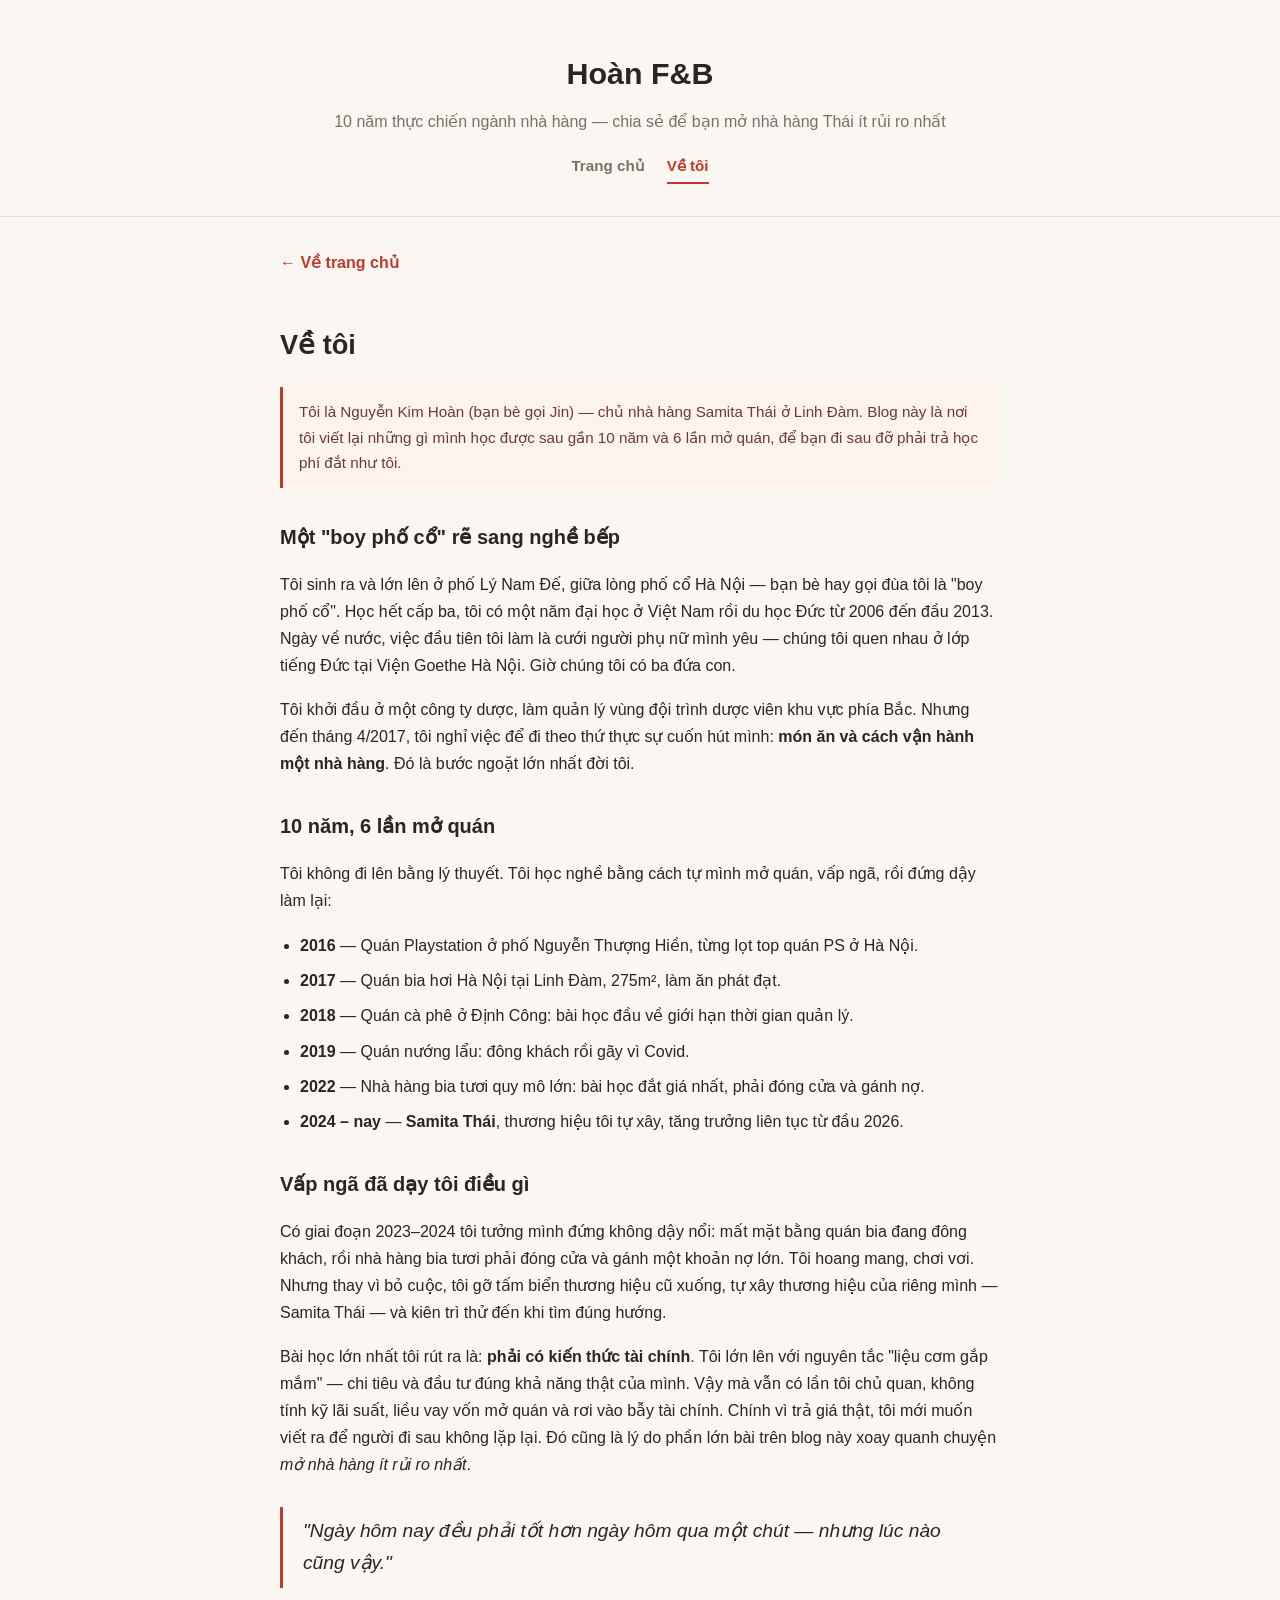
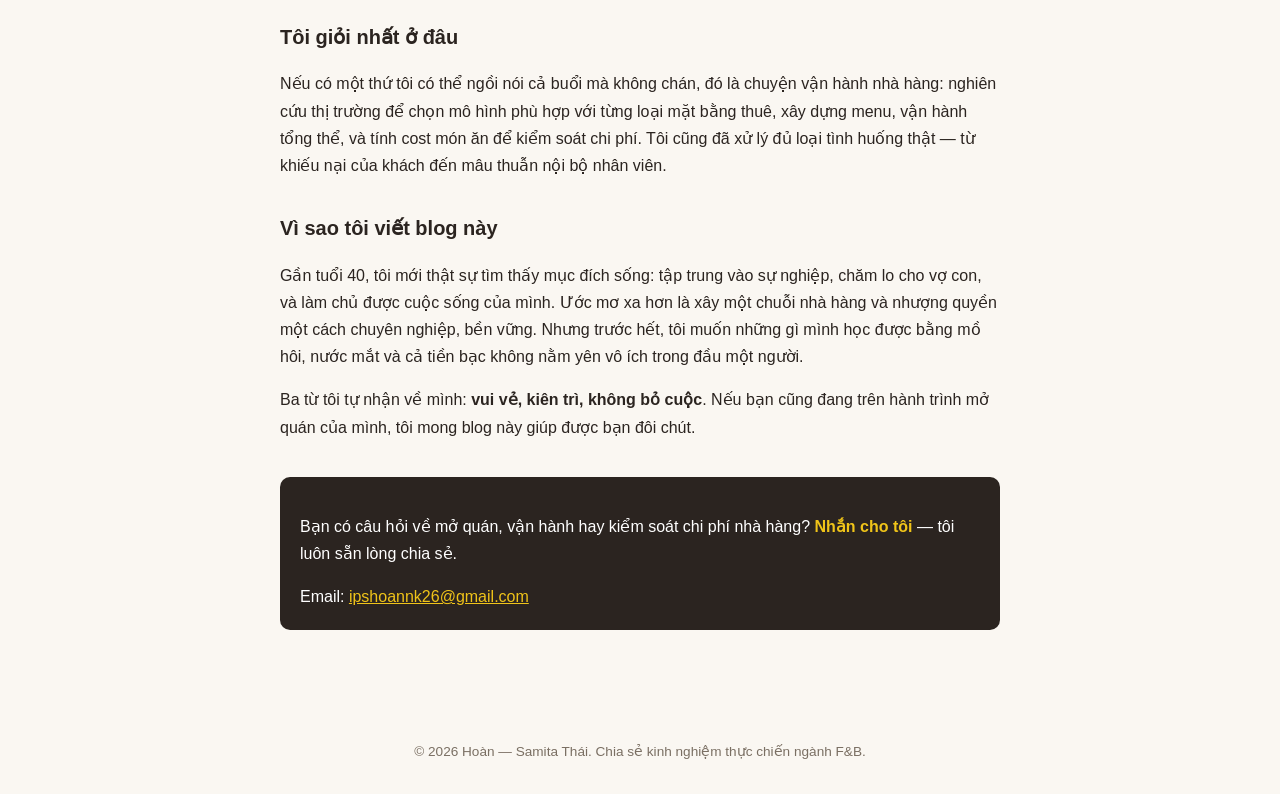
==== about.html @ 8e7bd50b "Them trang gioi thieu ban than (About) va menu dieu huong" ====
<!DOCTYPE html>
<html lang="vi">
<head>
<meta charset="UTF-8">
<meta name="viewport" content="width=device-width, initial-scale=1.0">
<title>Về tôi — Hoàn F&B | Samita Thái</title>
<meta name="description" content="Nguyễn Kim Hoàn — chủ nhà hàng Samita Thái, gần 10 năm thực chiến F&B với 6 lần mở quán. Câu chuyện và lý do tôi chia sẻ kinh nghiệm mở nhà hàng ít rủi ro.">
<link rel="stylesheet" href="style.css">
</head>
<body>
<header class="site">
  <h1>Hoàn F&amp;B</h1>
  <p>10 năm thực chiến ngành nhà hàng — chia sẻ để bạn mở nhà hàng Thái ít rủi ro nhất</p>
  <nav class="site-nav">
    <a href="index.html">Trang chủ</a>
    <a href="about.html" class="dang-o">Về tôi</a>
  </nav>
</header>

<main>
  <a class="back-link" href="index.html">← Về trang chủ</a>

  <article class="post about">
    <h1>Về tôi</h1>
    <p class="pain-box">
      Tôi là Nguyễn Kim Hoàn (bạn bè gọi Jin) — chủ nhà hàng Samita Thái ở Linh Đàm.
      Blog này là nơi tôi viết lại những gì mình học được sau gần 10 năm và 6 lần mở
      quán, để bạn đi sau đỡ phải trả học phí đắt như tôi.
    </p>

    <h2>Một "boy phố cổ" rẽ sang nghề bếp</h2>
    <p>
      Tôi sinh ra và lớn lên ở phố Lý Nam Đế, giữa lòng phố cổ Hà Nội — bạn bè hay
      gọi đùa tôi là "boy phố cổ". Học hết cấp ba, tôi có một năm đại học ở Việt Nam
      rồi du học Đức từ 2006 đến đầu 2013. Ngày về nước, việc đầu tiên tôi làm là cưới
      người phụ nữ mình yêu — chúng tôi quen nhau ở lớp tiếng Đức tại Viện Goethe Hà Nội.
      Giờ chúng tôi có ba đứa con.
    </p>
    <p>
      Tôi khởi đầu ở một công ty dược, làm quản lý vùng đội trình dược viên khu vực phía
      Bắc. Nhưng đến tháng 4/2017, tôi nghỉ việc để đi theo thứ thực sự cuốn hút mình:
      <strong>món ăn và cách vận hành một nhà hàng</strong>. Đó là bước ngoặt lớn nhất đời tôi.
    </p>

    <h2>10 năm, 6 lần mở quán</h2>
    <p>
      Tôi không đi lên bằng lý thuyết. Tôi học nghề bằng cách tự mình mở quán, vấp ngã,
      rồi đứng dậy làm lại:
    </p>
    <ul>
      <li><strong>2016</strong> — Quán Playstation ở phố Nguyễn Thượng Hiền, từng lọt top quán PS ở Hà Nội.</li>
      <li><strong>2017</strong> — Quán bia hơi Hà Nội tại Linh Đàm, 275m², làm ăn phát đạt.</li>
      <li><strong>2018</strong> — Quán cà phê ở Định Công: bài học đầu về giới hạn thời gian quản lý.</li>
      <li><strong>2019</strong> — Quán nướng lẩu: đông khách rồi gãy vì Covid.</li>
      <li><strong>2022</strong> — Nhà hàng bia tươi quy mô lớn: bài học đắt giá nhất, phải đóng cửa và gánh nợ.</li>
      <li><strong>2024 – nay</strong> — <strong>Samita Thái</strong>, thương hiệu tôi tự xây, tăng trưởng liên tục từ đầu 2026.</li>
    </ul>

    <h2>Vấp ngã đã dạy tôi điều gì</h2>
    <p>
      Có giai đoạn 2023–2024 tôi tưởng mình đứng không dậy nổi: mất mặt bằng quán bia
      đang đông khách, rồi nhà hàng bia tươi phải đóng cửa và gánh một khoản nợ lớn. Tôi
      hoang mang, chơi vơi. Nhưng thay vì bỏ cuộc, tôi gỡ tấm biển thương hiệu cũ xuống,
      tự xây thương hiệu của riêng mình — Samita Thái — và kiên trì thử đến khi tìm đúng hướng.
    </p>
    <p>
      Bài học lớn nhất tôi rút ra là: <strong>phải có kiến thức tài chính</strong>. Tôi lớn
      lên với nguyên tắc "liệu cơm gắp mắm" — chi tiêu và đầu tư đúng khả năng thật của mình.
      Vậy mà vẫn có lần tôi chủ quan, không tính kỹ lãi suất, liều vay vốn mở quán và rơi vào
      bẫy tài chính. Chính vì trả giá thật, tôi mới muốn viết ra để người đi sau không lặp lại.
      Đó cũng là lý do phần lớn bài trên blog này xoay quanh chuyện <em>mở nhà hàng ít rủi ro nhất</em>.
    </p>

    <blockquote>
      "Ngày hôm nay đều phải tốt hơn ngày hôm qua một chút — nhưng lúc nào cũng vậy."
    </blockquote>

    <h2>Tôi giỏi nhất ở đâu</h2>
    <p>
      Nếu có một thứ tôi có thể ngồi nói cả buổi mà không chán, đó là chuyện vận hành nhà
      hàng: nghiên cứu thị trường để chọn mô hình phù hợp với từng loại mặt bằng thuê, xây
      dựng menu, vận hành tổng thể, và tính cost món ăn để kiểm soát chi phí. Tôi cũng đã
      xử lý đủ loại tình huống thật — từ khiếu nại của khách đến mâu thuẫn nội bộ nhân viên.
    </p>

    <h2>Vì sao tôi viết blog này</h2>
    <p>
      Gần tuổi 40, tôi mới thật sự tìm thấy mục đích sống: tập trung vào sự nghiệp, chăm lo
      cho vợ con, và làm chủ được cuộc sống của mình. Ước mơ xa hơn là xây một chuỗi nhà hàng
      và nhượng quyền một cách chuyên nghiệp, bền vững. Nhưng trước hết, tôi muốn những gì mình
      học được bằng mồ hôi, nước mắt và cả tiền bạc không nằm yên vô ích trong đầu một người.
    </p>
    <p>
      Ba từ tôi tự nhận về mình: <strong>vui vẻ, kiên trì, không bỏ cuộc</strong>. Nếu bạn cũng
      đang trên hành trình mở quán của mình, tôi mong blog này giúp được bạn đôi chút.
    </p>

    <div class="cta">
      <p>Bạn có câu hỏi về mở quán, vận hành hay kiểm soát chi phí nhà hàng? <strong>Nhắn cho tôi</strong> — tôi luôn sẵn lòng chia sẻ.</p>
      <p style="margin:8px 0 0;">Email: <a href="mailto:ipshoannk26@gmail.com" style="color:#f0c419;">ipshoannk26@gmail.com</a></p>
    </div>
  </article>
</main>

<footer class="site">© 2026 Hoàn — Samita Thái. Chia sẻ kinh nghiệm thực chiến ngành F&amp;B.</footer>
</body>
</html>
---- style.css ----
:root {
  --bg: #faf7f2;
  --ink: #2b2420;
  --accent: #c0392b;
  --muted: #7a6f63;
  --card: #ffffff;
  --border: #e7ded3;
}
* { box-sizing: border-box; }
body {
  margin: 0;
  font-family: -apple-system, "Segoe UI", Roboto, Helvetica, Arial, sans-serif;
  background: var(--bg);
  color: var(--ink);
  line-height: 1.7;
}
header.site {
  padding: 48px 20px 32px;
  text-align: center;
  border-bottom: 1px solid var(--border);
}
header.site h1 {
  margin: 0 0 8px;
  font-size: 1.9rem;
}
header.site p {
  margin: 0;
  color: var(--muted);
}
main {
  max-width: 760px;
  margin: 0 auto;
  padding: 32px 20px 80px;
}
.post-list {
  display: flex;
  flex-direction: column;
  gap: 18px;
}
.post-card {
  background: var(--card);
  border: 1px solid var(--border);
  border-radius: 10px;
  padding: 22px 24px;
  text-decoration: none;
  color: var(--ink);
  display: block;
  transition: box-shadow .15s ease, transform .15s ease;
}
.post-card:hover {
  box-shadow: 0 6px 18px rgba(0,0,0,0.06);
  transform: translateY(-1px);
}
.post-card .tag {
  display: inline-block;
  font-size: 0.75rem;
  color: var(--accent);
  font-weight: 600;
  letter-spacing: .03em;
  text-transform: uppercase;
  margin-bottom: 6px;
}
.post-card h2 {
  margin: 0 0 6px;
  font-size: 1.2rem;
}
.post-card .pain {
  margin: 0;
  color: var(--muted);
  font-size: 0.95rem;
}
article.post h1 {
  font-size: 1.7rem;
  margin-bottom: 4px;
}
article.post .pain-box {
  background: #fff3ee;
  border-left: 3px solid var(--accent);
  padding: 12px 16px;
  margin: 18px 0 28px;
  font-size: 0.95rem;
  color: #6b3a30;
}
article.post h2 {
  font-size: 1.25rem;
  margin-top: 32px;
}
article.post .cta {
  margin-top: 36px;
  padding: 20px;
  background: #2b2420;
  color: #fff;
  border-radius: 10px;
}
article.post .cta strong { color: #f0c419; }
.back-link {
  display: inline-block;
  margin-bottom: 24px;
  color: var(--accent);
  text-decoration: none;
  font-weight: 600;
}
footer.site {
  text-align: center;
  color: var(--muted);
  font-size: 0.85rem;
  padding: 30px 20px;
}

/* --- Thanh menu điều hướng --- */
.site-nav {
  margin-top: 18px;
  display: flex;
  gap: 22px;
  justify-content: center;
}
.site-nav a {
  color: var(--muted);
  text-decoration: none;
  font-weight: 600;
  font-size: 0.95rem;
  padding-bottom: 3px;
  border-bottom: 2px solid transparent;
  transition: color .15s ease, border-color .15s ease;
}
.site-nav a:hover,
.site-nav a.dang-o {
  color: var(--accent);
  border-color: var(--accent);
}

/* --- Trang giới thiệu (About) --- */
article.about ul {
  padding-left: 20px;
  margin: 18px 0;
}
article.about ul li { margin-bottom: 8px; }
article.about blockquote {
  border-left: 3px solid var(--accent);
  margin: 28px 0;
  padding: 8px 20px;
  font-size: 1.2rem;
  font-style: italic;
  color: var(--ink);
}
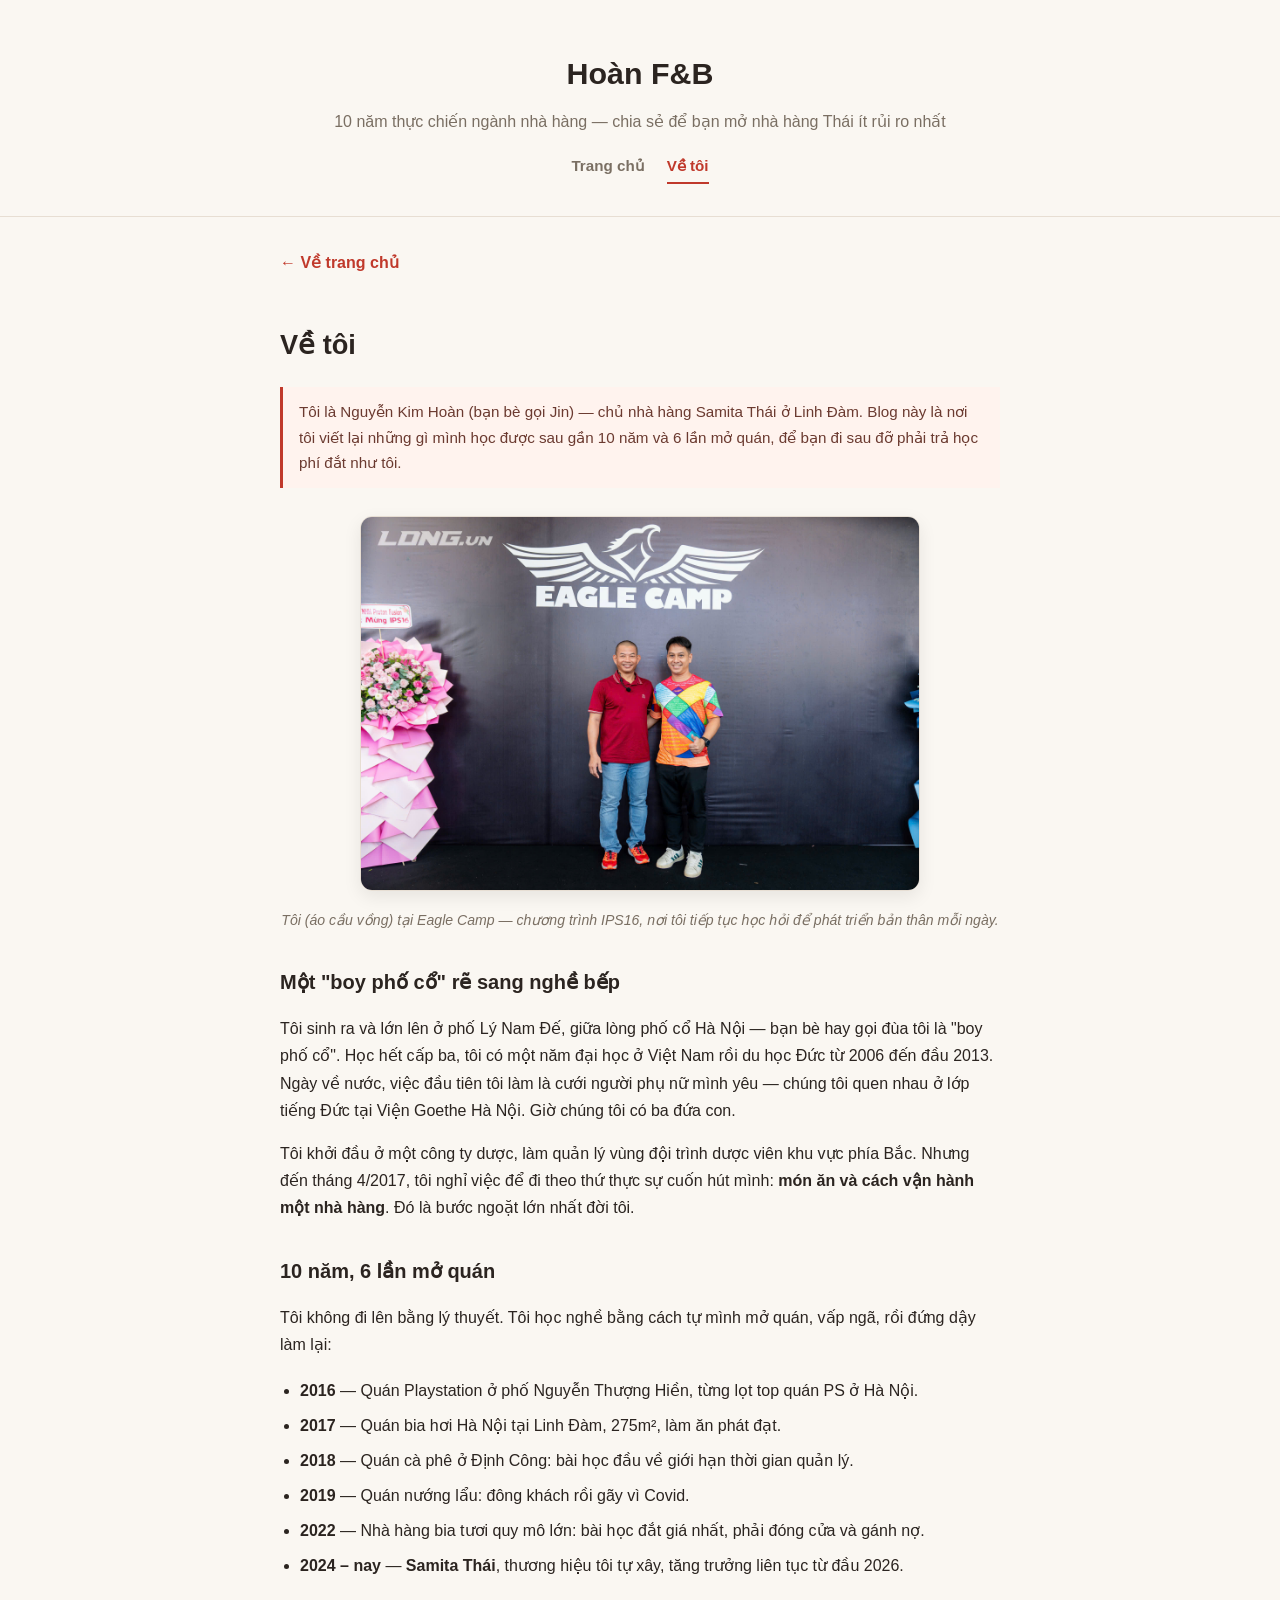
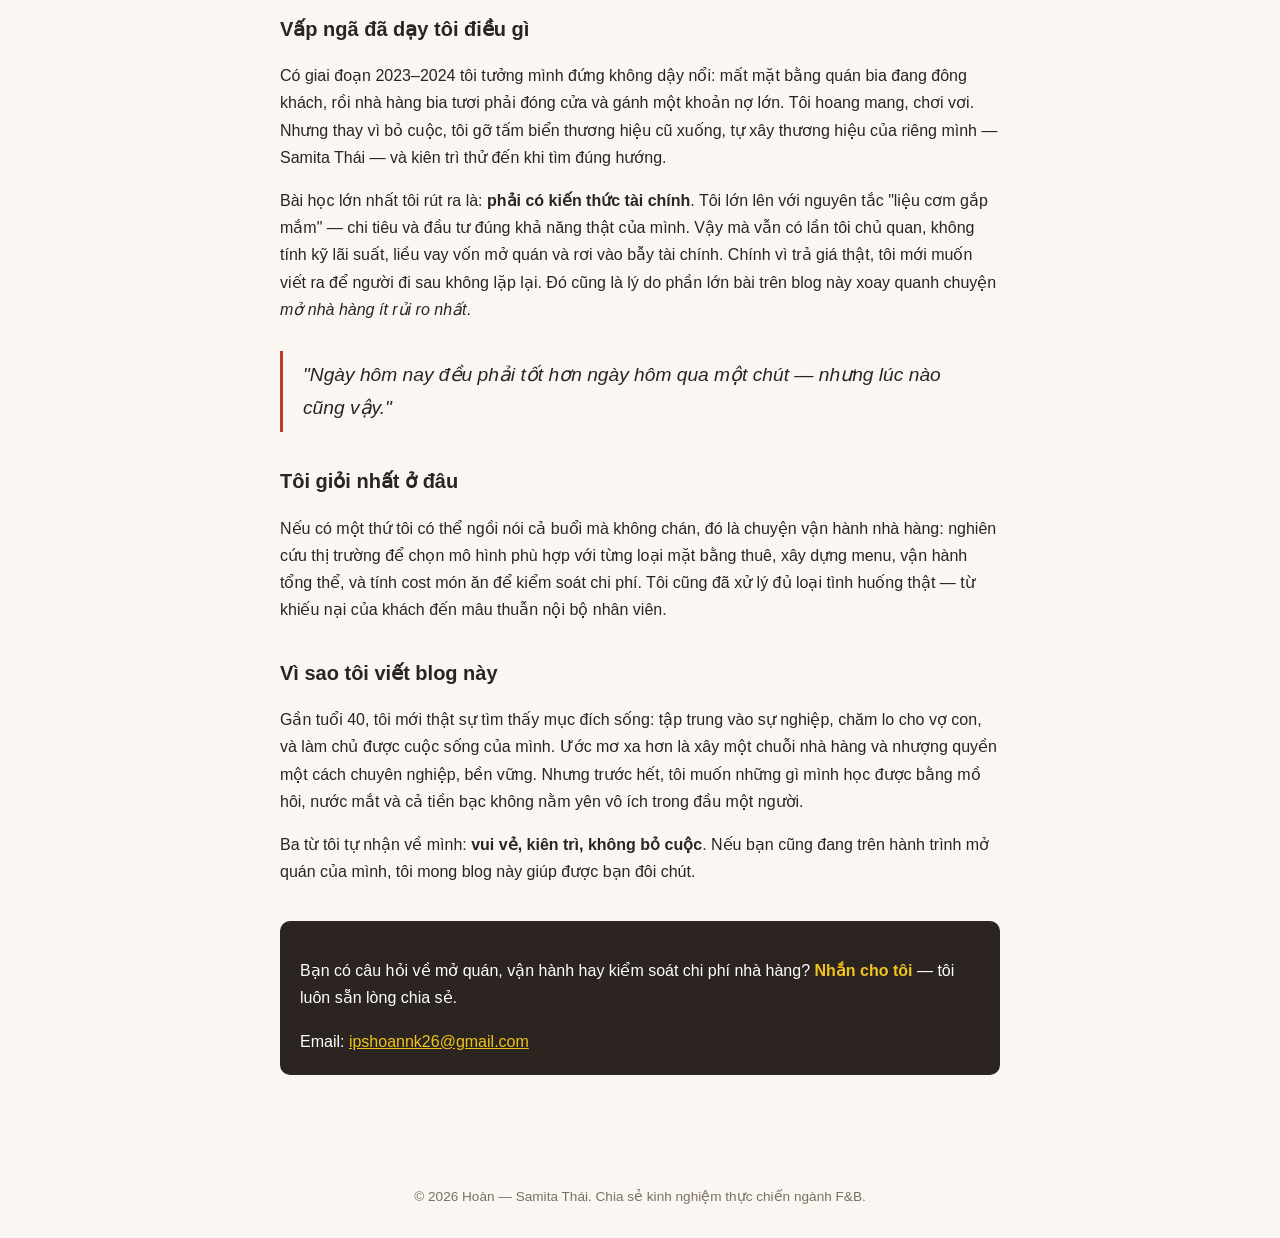
==== commit 4dfc9d54: "Them anh chan dung Eagle Camp vao trang About" ====
--- a/about.html
+++ b/about.html
@@ -27,6 +27,11 @@
       Blog này là nơi tôi viết lại những gì mình học được sau gần 10 năm và 6 lần mở
       quán, để bạn đi sau đỡ phải trả học phí đắt như tôi.
     </p>
+
+    <figure class="anh-chan-dung">
+      <img src="anh-eagle-camp.jpg" alt="Nguyễn Kim Hoàn chụp cùng thầy Phạm Thành Long tại Eagle Camp IPS16" loading="lazy">
+      <figcaption>Tôi (áo cầu vồng) tại Eagle Camp — chương trình IPS16, nơi tôi tiếp tục học hỏi để phát triển bản thân mỗi ngày.</figcaption>
+    </figure>
 
     <h2>Một "boy phố cổ" rẽ sang nghề bếp</h2>
     <p>
--- a/style.css
+++ b/style.css
@@ -130,6 +130,24 @@
 }
 
 /* --- Trang giới thiệu (About) --- */
+.anh-chan-dung {
+  margin: 28px 0;
+  text-align: center;
+}
+.anh-chan-dung img {
+  width: 100%;
+  max-width: 560px;
+  height: auto;
+  border-radius: 12px;
+  border: 1px solid var(--border);
+  box-shadow: 0 6px 18px rgba(0,0,0,0.08);
+}
+.anh-chan-dung figcaption {
+  margin-top: 10px;
+  font-size: 0.88rem;
+  color: var(--muted);
+  font-style: italic;
+}
 article.about ul {
   padding-left: 20px;
   margin: 18px 0;
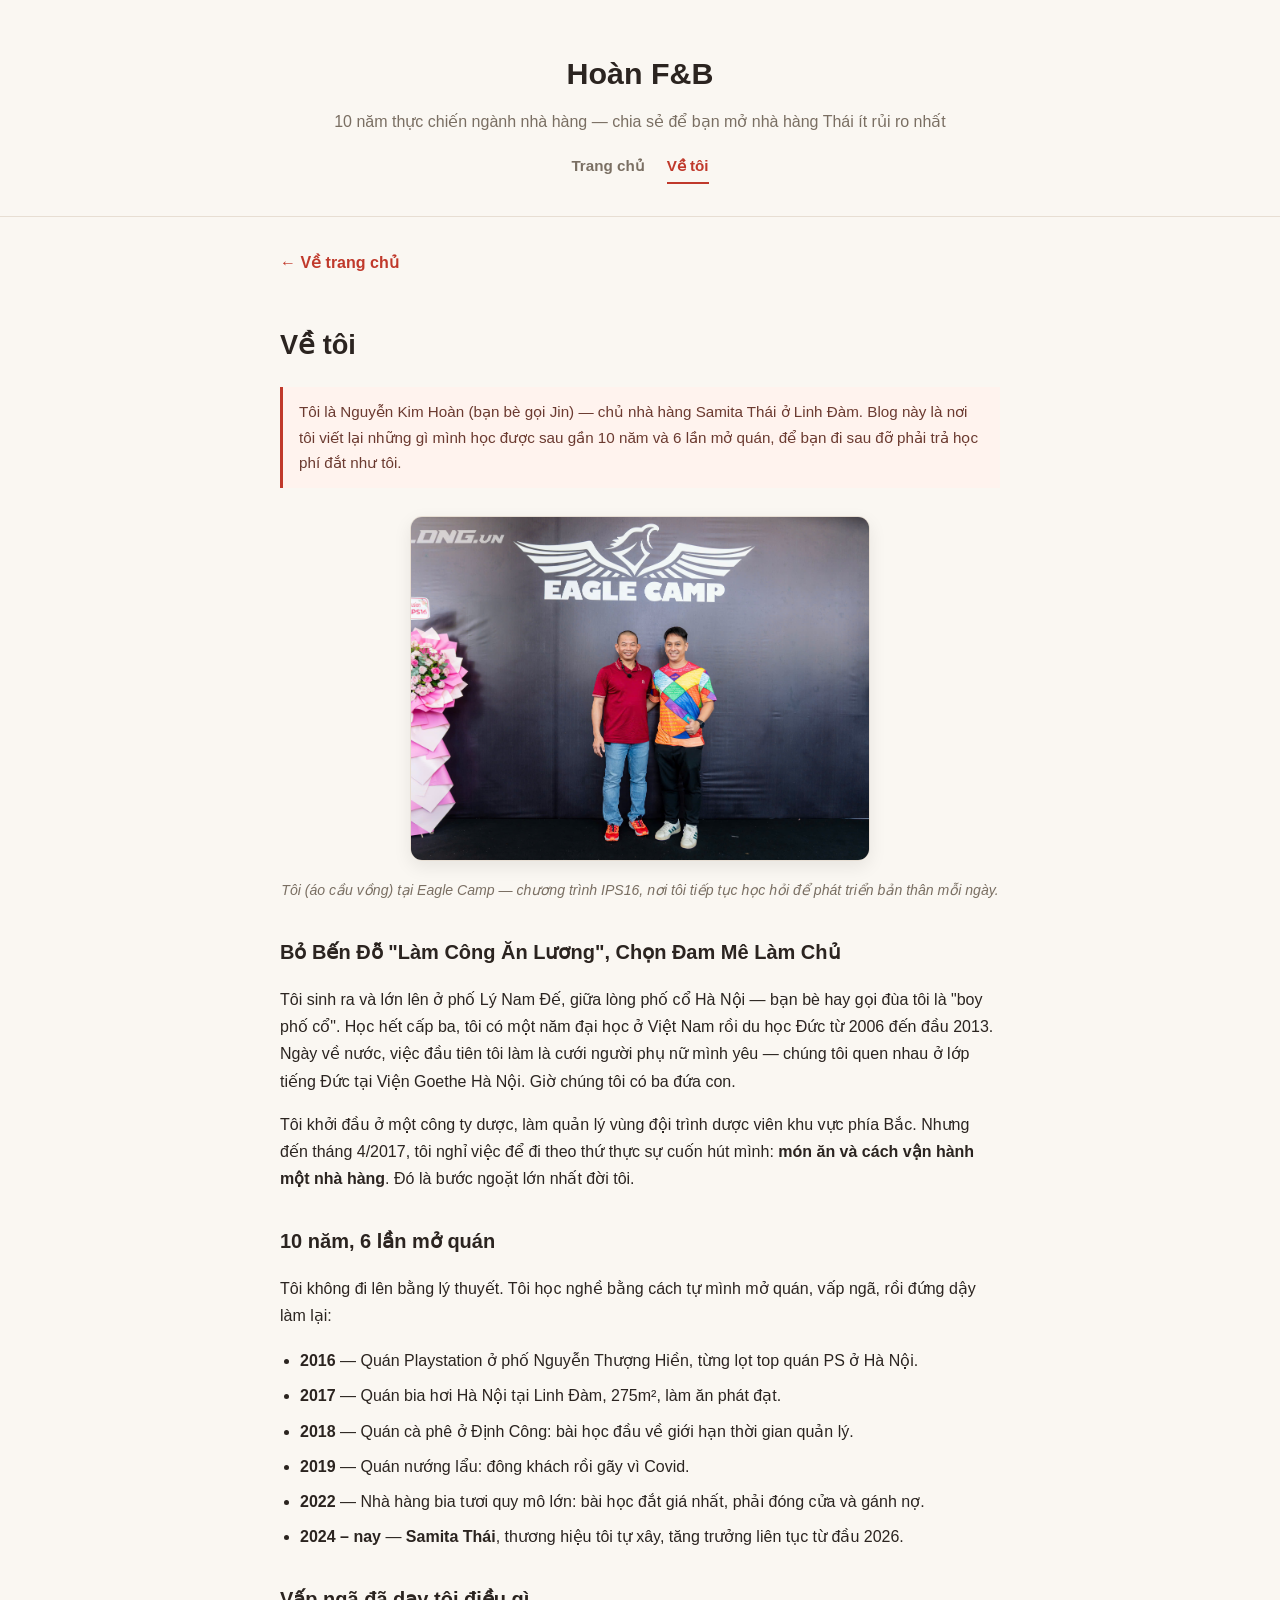
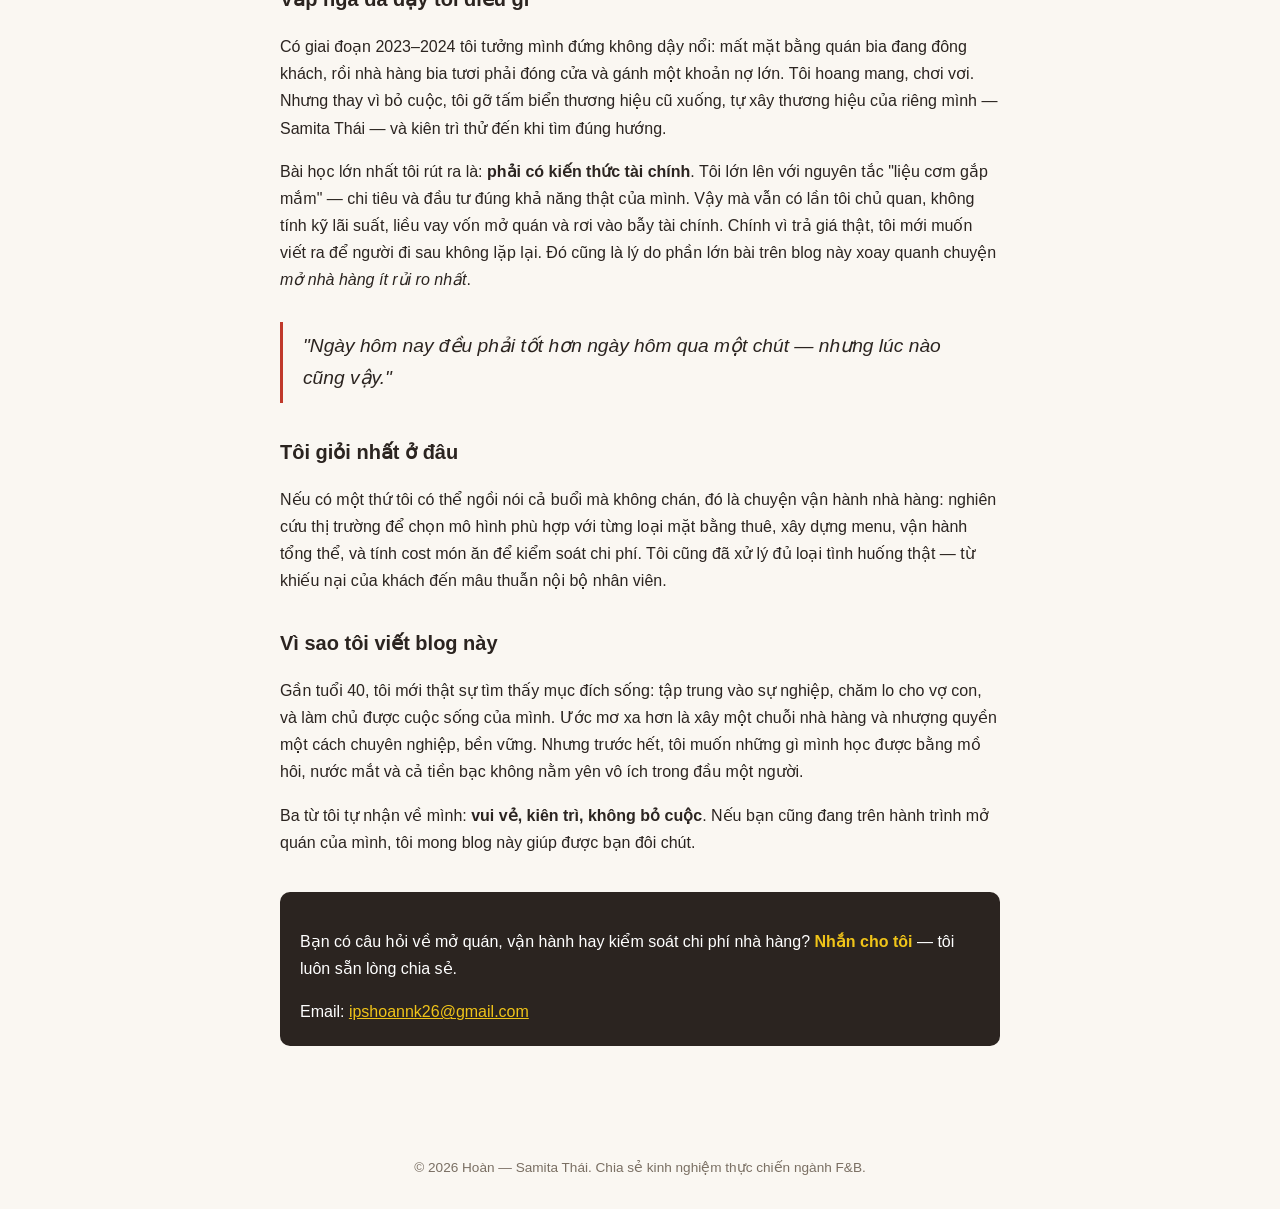
==== commit 22eb4c14: "Sua tieu de muc dau trang About" ====
--- a/about.html
+++ b/about.html
@@ -33,7 +33,7 @@
       <figcaption>Tôi (áo cầu vồng) tại Eagle Camp — chương trình IPS16, nơi tôi tiếp tục học hỏi để phát triển bản thân mỗi ngày.</figcaption>
     </figure>
 
-    <h2>Một "boy phố cổ" rẽ sang nghề bếp</h2>
+    <h2>Bỏ Bến Đỗ "Làm Công Ăn Lương", Chọn Đam Mê Làm Chủ</h2>
     <p>
       Tôi sinh ra và lớn lên ở phố Lý Nam Đế, giữa lòng phố cổ Hà Nội — bạn bè hay
       gọi đùa tôi là "boy phố cổ". Học hết cấp ba, tôi có một năm đại học ở Việt Nam
--- a/style.css
+++ b/style.css
@@ -136,8 +136,10 @@
 }
 .anh-chan-dung img {
   width: 100%;
-  max-width: 560px;
-  height: auto;
+  max-width: 460px;
+  aspect-ratio: 4 / 3;
+  object-fit: cover;
+  object-position: center 40%;
   border-radius: 12px;
   border: 1px solid var(--border);
   box-shadow: 0 6px 18px rgba(0,0,0,0.08);
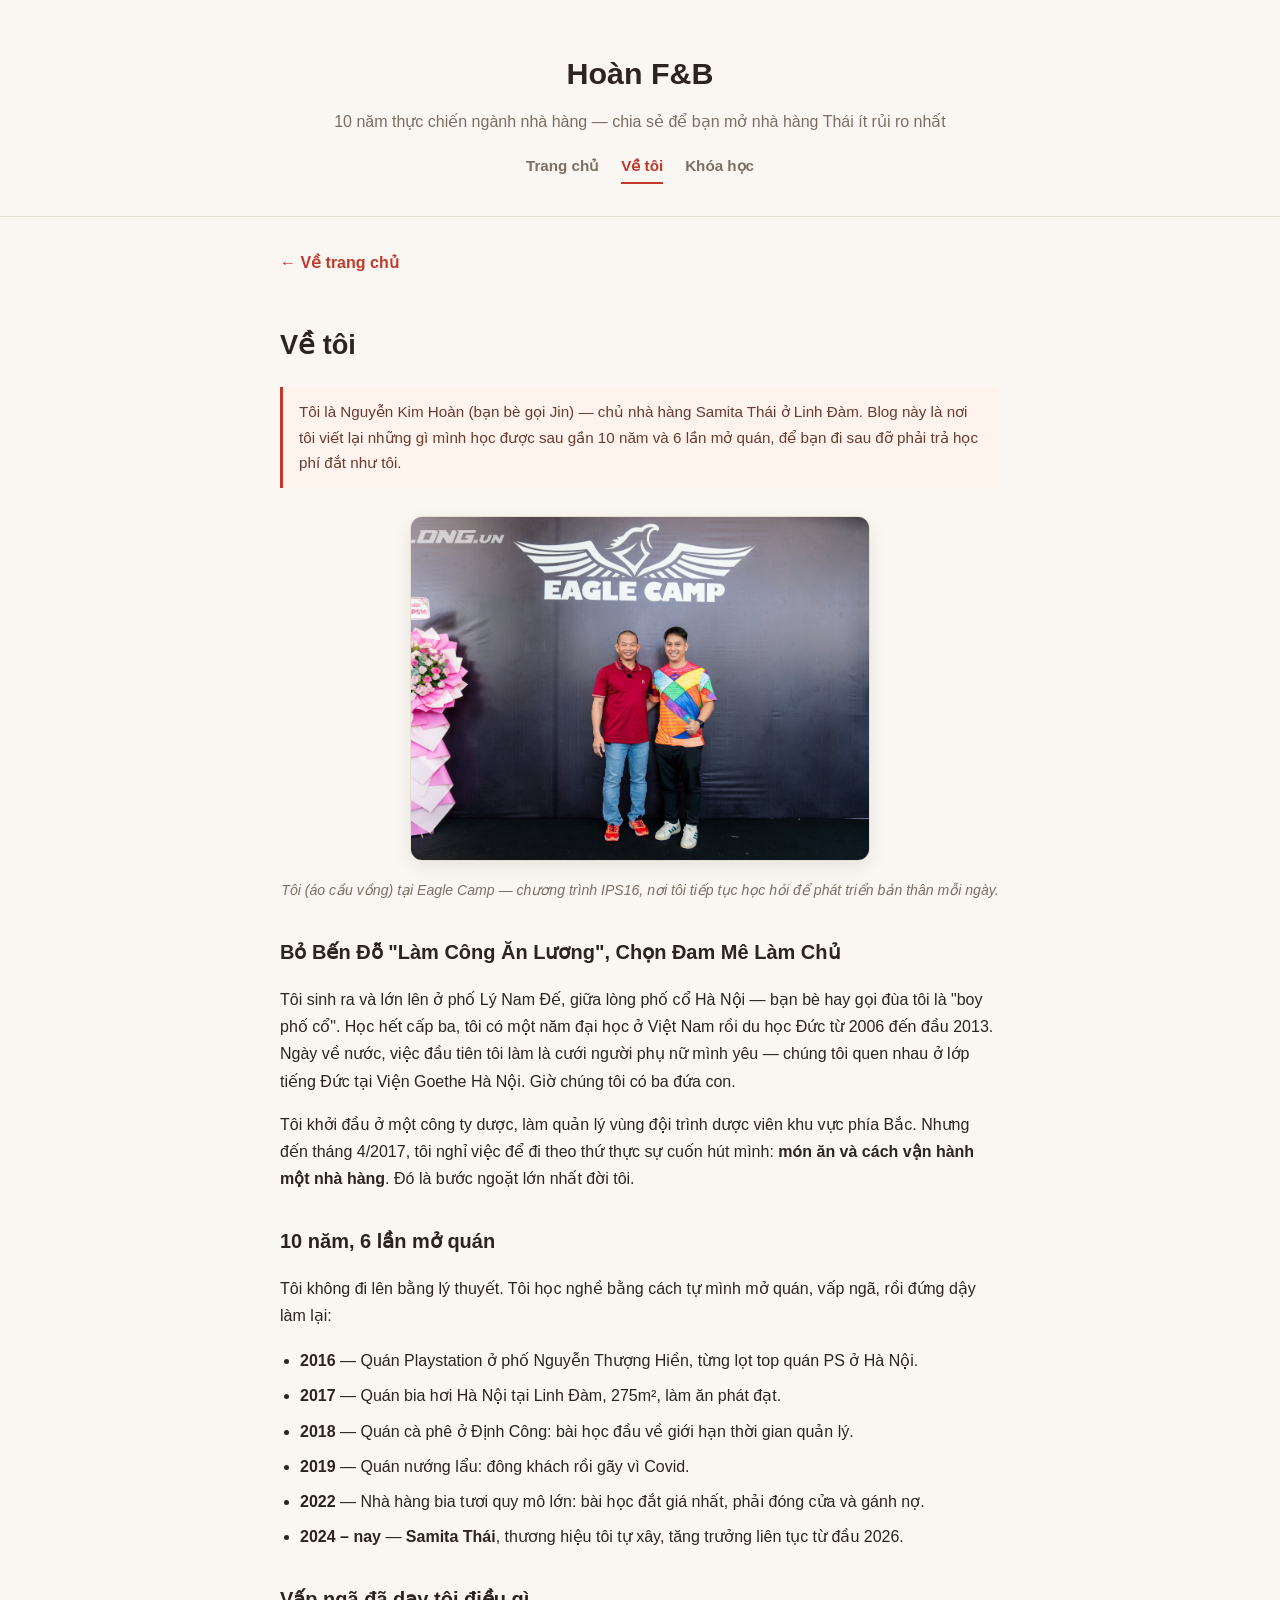
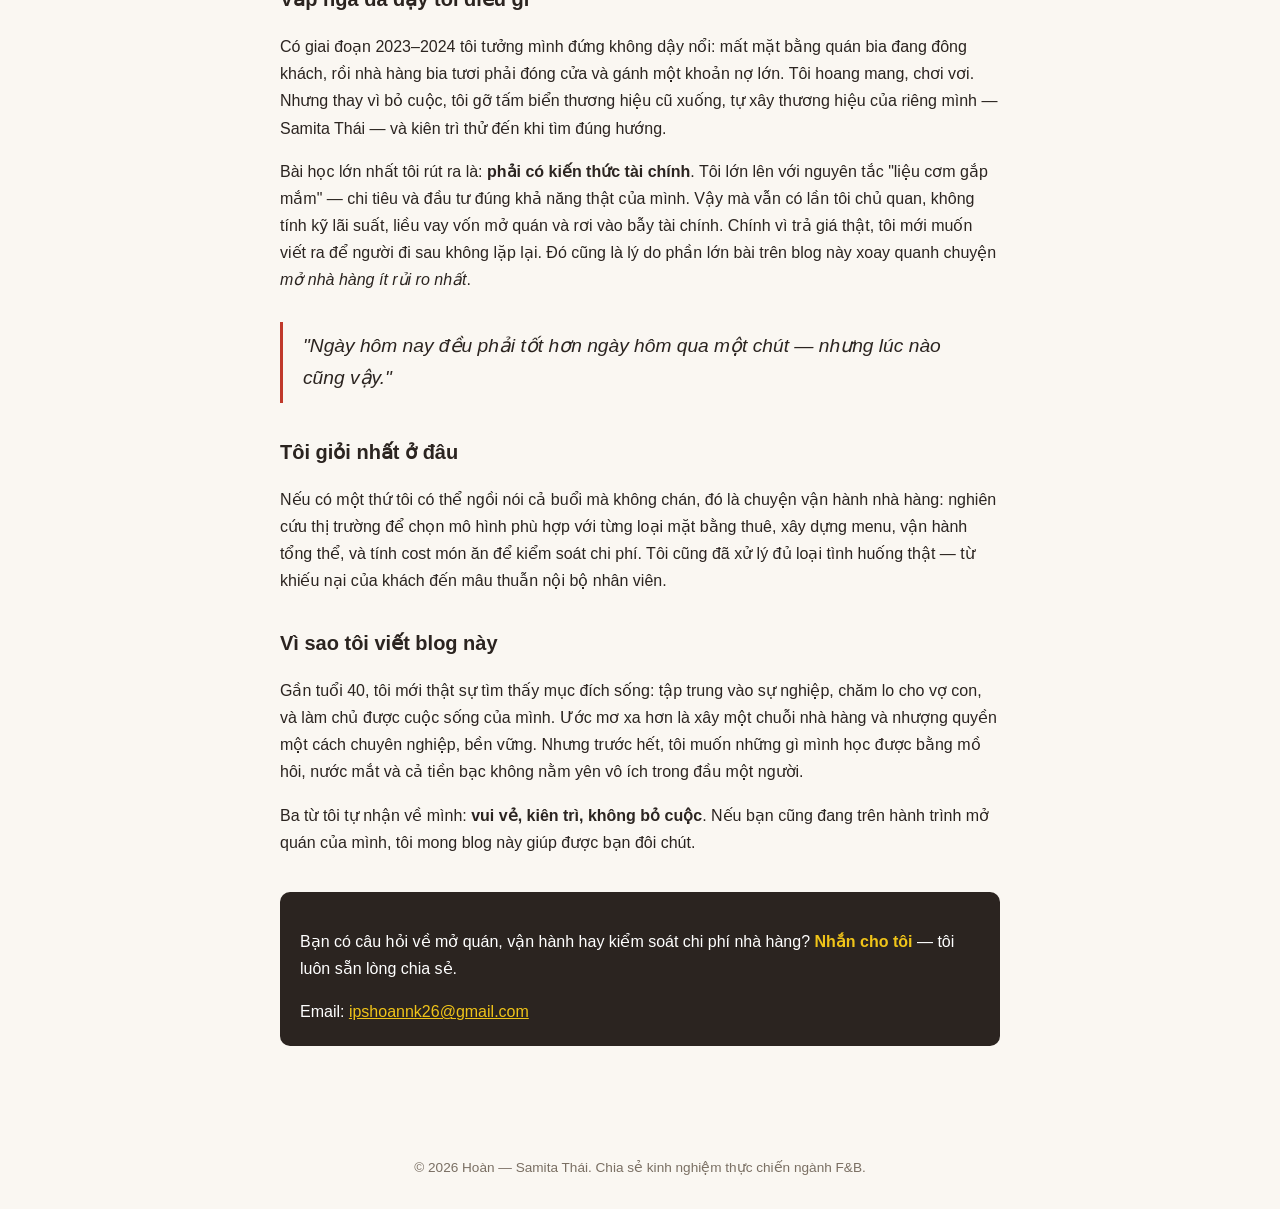
==== commit 3c42281a: "Them sale page khoa hoc + link menu Khoa hoc" ====
--- a/about.html
+++ b/about.html
@@ -14,6 +14,7 @@
   <nav class="site-nav">
     <a href="index.html">Trang chủ</a>
     <a href="about.html" class="dang-o">Về tôi</a>
+    <a href="khoa-hoc.html">Khóa học</a>
   </nav>
 </header>
 
--- a/style.css
+++ b/style.css
@@ -155,6 +155,136 @@
   margin: 18px 0;
 }
 article.about ul li { margin-bottom: 8px; }
+
+/* ================= SALE PAGE ================= */
+.sale-hero {
+  text-align: center;
+  padding: 20px 0 36px;
+  border-bottom: 1px solid var(--border);
+}
+.sale-hero .tag {
+  display: inline-block;
+  font-size: 0.75rem;
+  color: var(--accent);
+  font-weight: 700;
+  letter-spacing: .05em;
+  text-transform: uppercase;
+  margin-bottom: 12px;
+}
+.sale-hero h1 {
+  font-size: 2rem;
+  line-height: 1.25;
+  margin: 0 0 14px;
+}
+.sale-hero .sub {
+  font-size: 1.1rem;
+  color: var(--muted);
+  max-width: 620px;
+  margin: 0 auto 24px;
+}
+.hero-note {
+  font-size: 0.85rem;
+  color: var(--muted);
+  margin-top: 12px;
+}
+
+.btn-buy {
+  display: inline-block;
+  background: var(--accent);
+  color: #fff;
+  font-weight: 700;
+  font-size: 1.05rem;
+  text-decoration: none;
+  padding: 15px 30px;
+  border-radius: 999px;
+  box-shadow: 0 6px 18px rgba(192,57,43,0.28);
+  transition: transform .15s ease, box-shadow .15s ease;
+}
+.btn-buy:hover { transform: translateY(-2px); box-shadow: 0 10px 24px rgba(192,57,43,0.35); }
+.btn-buy.big { font-size: 1.2rem; padding: 18px 38px; }
+
+.sale-section { padding: 34px 0; border-bottom: 1px solid var(--border); }
+.sale-section h2 { font-size: 1.4rem; margin: 0 0 16px; }
+
+.pain-list, .module-list { padding-left: 22px; }
+.pain-list li, .module-list li { margin-bottom: 12px; }
+
+.credibility { text-align: center; }
+.stat-row {
+  display: flex;
+  gap: 16px;
+  justify-content: center;
+  flex-wrap: wrap;
+  margin-top: 24px;
+}
+.stat {
+  background: var(--card);
+  border: 1px solid var(--border);
+  border-radius: 12px;
+  padding: 18px 22px;
+  min-width: 140px;
+  font-size: 0.9rem;
+  color: var(--muted);
+}
+.stat .num {
+  display: block;
+  font-size: 1.9rem;
+  font-weight: 800;
+  color: var(--accent);
+  line-height: 1;
+  margin-bottom: 6px;
+}
+
+.bonus ul { padding-left: 22px; }
+.bonus li { margin-bottom: 10px; }
+
+/* Hộp giá */
+.price-section { text-align: center; }
+.price-box {
+  background: #2b2420;
+  color: #fff;
+  border-radius: 16px;
+  padding: 32px 24px;
+  max-width: 440px;
+  margin: 0 auto;
+}
+.price-label { margin: 0 0 6px; color: #d8cec3; font-size: 0.9rem; text-transform: uppercase; letter-spacing: .05em; }
+.price-old { margin: 0; text-decoration: line-through; color: #a99f93; font-size: 1.1rem; }
+.price-now { margin: 4px 0 4px; font-size: 2.6rem; font-weight: 800; color: #f0c419; line-height: 1; }
+.price-note { margin: 0 0 22px; font-size: 0.85rem; color: #d8cec3; }
+.pay-methods { margin: 16px 0 0; font-size: 0.82rem; color: #d8cec3; }
+
+.after-pay {
+  background: #fff3ee;
+  border-left: 3px solid var(--accent);
+  border-radius: 0 12px 12px 0;
+  padding: 18px 22px;
+  margin: 28px auto 0;
+  max-width: 620px;
+  text-align: left;
+}
+.after-pay h3 { margin: 0 0 10px; font-size: 1.05rem; }
+.after-pay ol { padding-left: 20px; margin: 0; }
+.after-pay li { margin-bottom: 8px; }
+
+.guarantee {
+  background: #eef7ee;
+  border: 1px dashed #7bb07b;
+  border-radius: 12px;
+  padding: 18px 22px;
+  text-align: center;
+}
+
+.faq .q { font-weight: 700; margin: 18px 0 4px; }
+.faq .a { margin: 0; color: var(--muted); }
+
+.final-cta { text-align: center; border-bottom: none; }
+.final-cta h2 { font-size: 1.5rem; }
+
+@media (max-width: 560px) {
+  .sale-hero h1 { font-size: 1.55rem; }
+  .price-now { font-size: 2.1rem; }
+}
 article.about blockquote {
   border-left: 3px solid var(--accent);
   margin: 28px 0;
